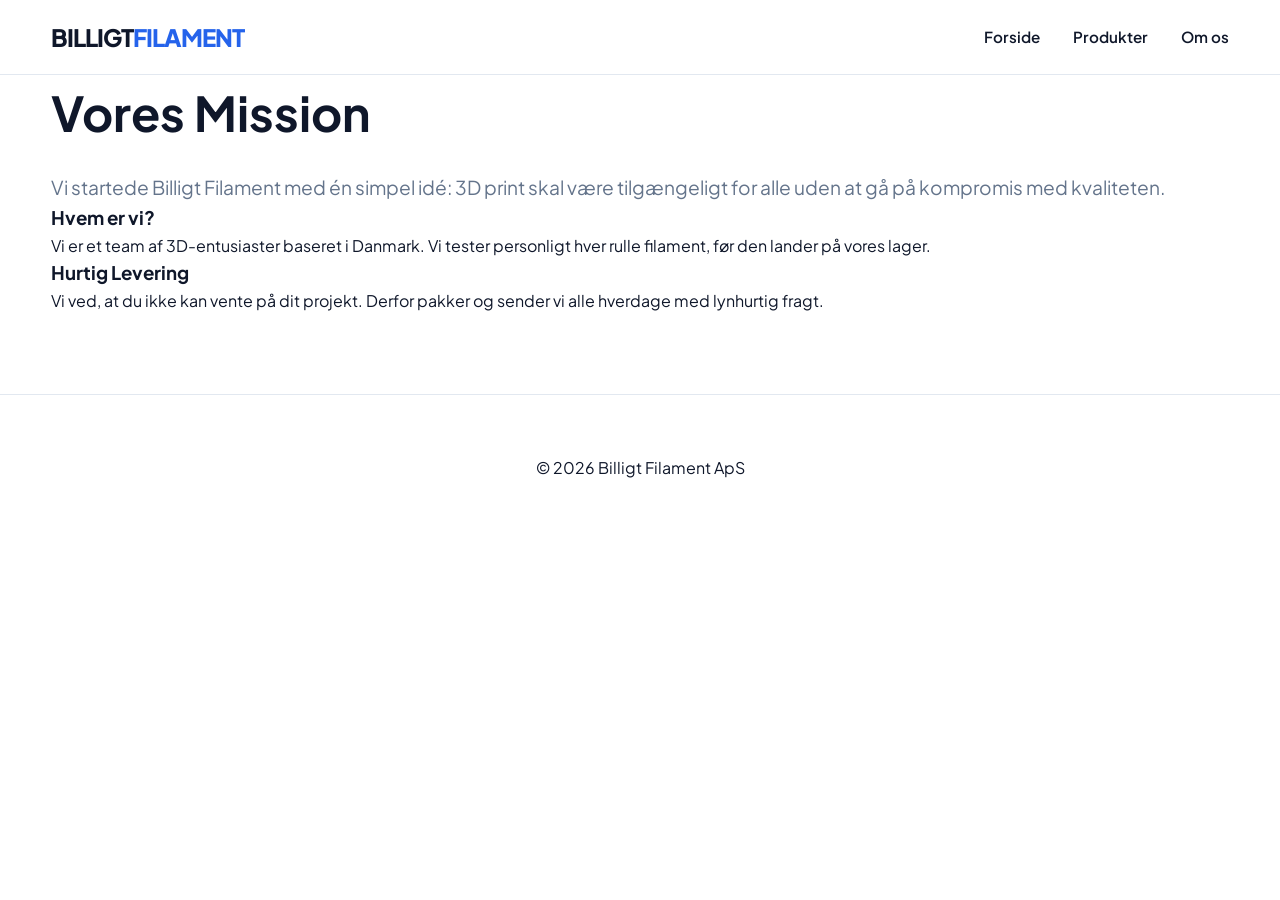
==== about.html @ 1f7eb987 "v.1" ====
<!DOCTYPE html>
<html lang="da">
<head>
    <meta charset="UTF-8">
    <title>Om os | Billigt Filament</title>
    <link rel="stylesheet" href="Assets/style.css">
</head>
<body>
    <header class="site-header">
        <div class="container header-grid">
            <a href="index.html" class="logo">BILLIGT<span>FILAMENT</span></a>
            <nav class="main-nav">
                <a href="index.html">Forside</a>
                <a href="products.html">Produkter</a>
                <a href="about.html">Om os</a>
            </nav>
        </div>
    </header>
    <main class="container">
        <div class="about-content">
            <h1 style="font-size: 3rem; margin-bottom: 20px;">Vores Mission</h1>
            <p style="font-size: 1.2rem; color: var(--slate);">Vi startede Billigt Filament med én simpel idé: 3D print skal være tilgængeligt for alle uden at gå på kompromis med kvaliteten.</p>
            
            <div class="about-grid">
                <div class="info-box">
                    <h3>Hvem er vi?</h3>
                    <p>Vi er et team af 3D-entusiaster baseret i Danmark. Vi tester personligt hver rulle filament, før den lander på vores lager.</p>
                </div>
                <div class="info-box">
                    <h3>Hurtig Levering</h3>
                    <p>Vi ved, at du ikke kan vente på dit projekt. Derfor pakker og sender vi alle hverdage med lynhurtig fragt.</p>
                </div>
            </div>
        </div>
    </main>
    <footer class="site-footer"><p>&copy; 2026 Billigt Filament ApS</p></footer>
</body>
</html>
---- Assets/style.css ----
/* BILLIGT FILAMENT - PREMIUM DESIGN SYSTEM 2026 
   Cores: Azul Profundo, Gelo e Branco Neve
*/

@import url('https://fonts.googleapis.com/css2?family=Plus+Jakarta+Sans:wght@400;500;600;700;800&display=swap');

:root {
    --primary: #2563eb;       /* Azul Royal */
    --primary-hover: #1d4ed8;
    --navy: #0f172a;          /* Azul Marinho (Texto principal) */
    --slate: #64748b;         /* Cinza (Texto secundário) */
    --ice: #f8fafc;           /* Fundo de cards e secções */
    --white: #ffffff;
    --border: #e2e8f0;
    --success: #10b981;
    --danger: #f43f5e;
    --font: 'Plus Jakarta Sans', sans-serif;
    --shadow: 0 10px 15px -3px rgba(0, 0, 0, 0.04), 0 4px 6px -2px rgba(0, 0, 0, 0.02);
    --transition: all 0.3s cubic-bezier(0.4, 0, 0.2, 1);
}

/* RESET & BASE */
* { 
    box-sizing: border-box; 
    margin: 0; 
    padding: 0; 
}

body { 
    background-color: var(--white); 
    color: var(--navy); 
    font-family: var(--font); 
    line-height: 1.6;
    -webkit-font-smoothing: antialiased;
}

.container { 
    width: min(1200px, 92%); 
    margin: 0 auto; 
}

/* HEADER & NAV */
.site-header {
    background: rgba(255, 255, 255, 0.9);
    backdrop-filter: blur(10px);
    border-bottom: 1px solid var(--border);
    padding: 18px 0;
    position: sticky;
    top: 0;
    z-index: 1000;
}

.header-grid {
    display: flex;
    justify-content: space-between;
    align-items: center;
}

.logo {
    font-size: 1.5rem;
    font-weight: 800;
    text-decoration: none;
    color: var(--navy);
    letter-spacing: -1px;
}

.logo span {
    color: var(--primary);
}

.main-nav a {
    margin-left: 30px;
    text-decoration: none;
    font-weight: 600;
    font-size: 0.95rem;
    color: var(--navy);
    transition: var(--transition);
}

.main-nav a:hover {
    color: var(--primary);
}

/* HERO SECTION */
.hero {
    padding: 100px 0;
    text-align: center;
    background: radial-gradient(circle at top, #eff6ff 0%, #ffffff 100%);
    border-bottom: 1px solid var(--border);
}

.hero h1 {
    font-size: clamp(2.5rem, 6vw, 4rem);
    font-weight: 800;
    letter-spacing: -2px;
    line-height: 1.1;
    margin-bottom: 24px;
}

.hero p {
    color: var(--slate);
    font-size: 1.2rem;
    max-width: 650px;
    margin: 0 auto 40px;
}

/* FILTROS (Página de Produtos) */
.filters-container {
    background: var(--ice);
    padding: 30px;
    border-radius: 24px;
    border: 1px solid var(--border);
    margin-bottom: 50px;
    display: grid;
    grid-template-columns: repeat(auto-fit, minmax(200px, 1fr));
    gap: 20px;
    align-items: flex-end;
}

.filter-group {
    display: flex;
    flex-direction: column;
    gap: 8px;
}

.filter-group label {
    font-size: 0.75rem;
    font-weight: 800;
    text-transform: uppercase;
    color: var(--slate);
    letter-spacing: 0.5px;
}

.filter-group select, 
.filter-group input[type="text"] {
    padding: 12px 16px;
    border-radius: 12px;
    border: 1px solid var(--border);
    background: var(--white);
    font-family: inherit;
    font-size: 0.95rem;
    outline: none;
    transition: var(--transition);
}

.filter-group input:focus, 
.filter-group select:focus {
    border-color: var(--primary);
    box-shadow: 0 0 0 3px rgba(37, 99, 235, 0.1);
}

/* PRODUCT GRID & CARDS */
.product-grid {
    display: grid;
    grid-template-columns: repeat(auto-fill, minmax(260px, 1fr));
    gap: 32px;
    padding: 20px 0;
}

.product-card {
    background: var(--white);
    border-radius: 20px;
    padding: 12px;
    transition: var(--transition);
    display: flex;
    flex-direction: column;
    border: 1px solid transparent;
}

.product-card:hover {
    transform: translateY(-8px);
    border-color: var(--border);
    box-shadow: var(--shadow);
}

.img-wrapper {
    background: var(--ice);
    border-radius: 16px;
    aspect-ratio: 1 / 1;
    display: flex;
    align-items: center;
    justify-content: center;
    overflow: hidden;
    margin-bottom: 16px;
}

.product-card img {
    width: 80%;
    height: 80%;
    object-fit: contain;
    transition: var(--transition);
}

.product-card:hover img {
    transform: scale(1.08);
}

.product-info {
    padding: 4px;
    flex-grow: 1;
    display: flex;
    flex-direction: column;
}

.stock-tag {
    font-size: 0.7rem;
    font-weight: 800;
    margin-bottom: 8px;
}

.stock-tag.in { color: var(--success); }
.stock-tag.out { color: var(--danger); }

.product-card h3 {
    font-size: 1rem;
    font-weight: 700;
    margin-bottom: 12px;
    color: var(--navy);
    height: 3rem;
    overflow: hidden;
    display: -webkit-box;
    -webkit-line-clamp: 2;
    -webkit-box-orient: vertical;
}

.price {
    font-size: 1.4rem;
    font-weight: 800;
    color: var(--navy);
    margin-top: auto;
}

.btn-buy {
    display: block;
    background: var(--navy);
    color: var(--white);
    text-align: center;
    padding: 14px;
    border-radius: 12px;
    text-decoration: none;
    font-weight: 700;
    margin-top: 16px;
    transition: var(--transition);
    font-size: 0.9rem;
}

.btn-buy:hover {
    background: var(--primary);
    box-shadow: 0 4px 12px rgba(37, 99, 235, 0.2);
}

/* ABOUT PAGE & OTHERS */
.content-section {
    max-width: 800px;
    margin: 80px auto;
    text-align: center;
}

.info-grid {
    display: grid;
    grid-template-columns: repeat(auto-fit, minmax(250px, 1fr));
    gap: 30px;
    margin-top: 50px;
}

.info-card {
    padding: 30px;
    background: var(--ice);
    border-radius: 20px;
    text-align: left;
}

.info-card h3 {
    margin-bottom: 15px;
    color: var(--primary);
}

/* FOOTER */
.site-footer {
    background: var(--white);
    border-top: 1px solid var(--border);
    padding: 60px 0;
    text-align: center;
    margin-top: 80px;
}

.footer-copy {
    color: var(--slate);
    font-size: 0.9rem;
}

/* RESPONSIVIDADE */
@media (max-width: 768px) {
    .header-grid {
        flex-direction: column;
        gap: 15px;
    }
    
    .main-nav a {
        margin: 0 10px;
    }
    
    .hero {
        padding: 60px 0;
    }
    
    .filters-container {
        padding: 20px;
        grid-template-columns: 1fr;
    }
}
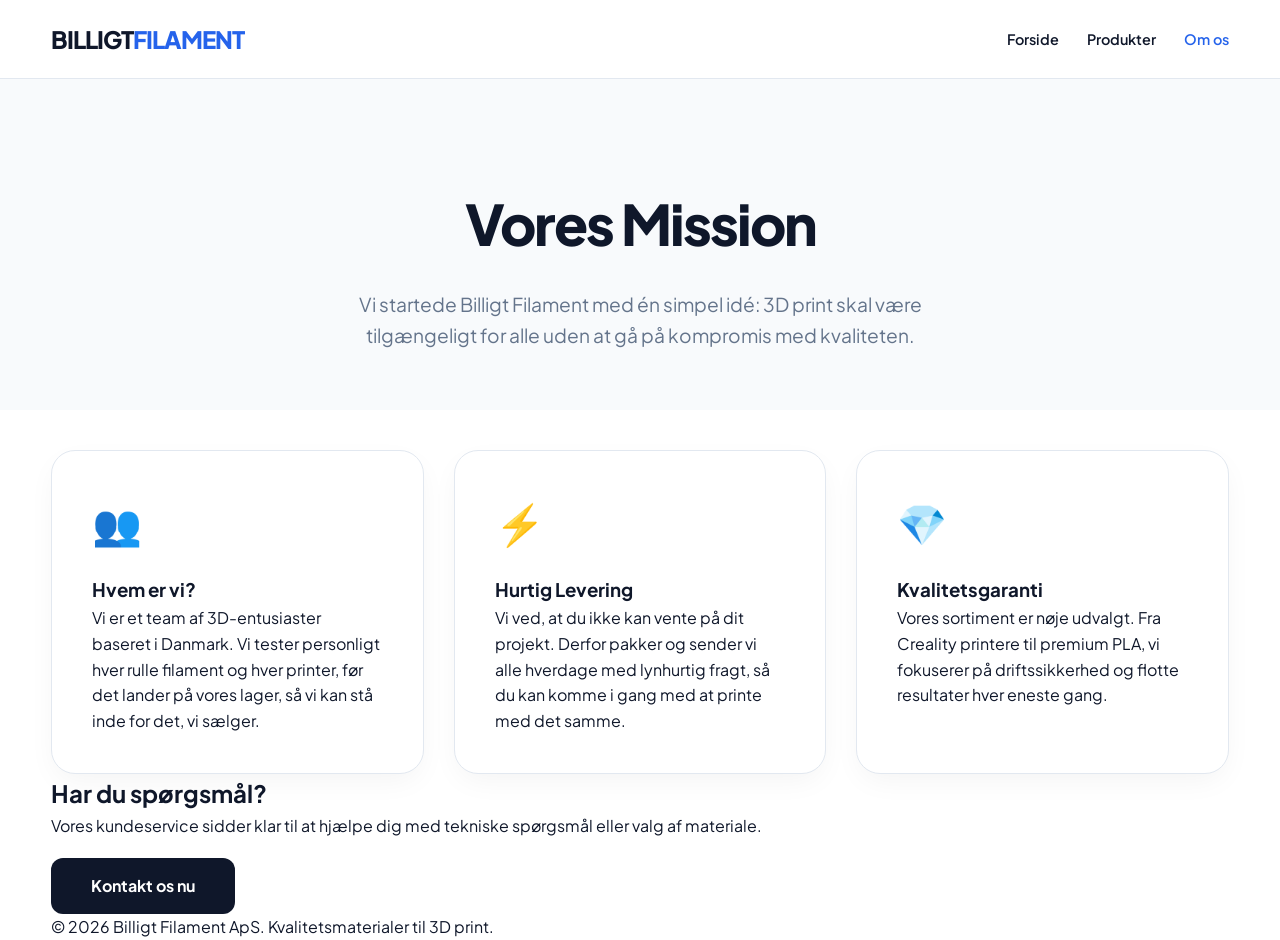
==== commit bf8d8ef7: "v. 2" ====
--- a/about.html
+++ b/about.html
@@ -2,37 +2,77 @@
 <html lang="da">
 <head>
     <meta charset="UTF-8">
+    <meta name="viewport" content="width=device-width, initial-scale=1.0">
     <title>Om os | Billigt Filament</title>
     <link rel="stylesheet" href="Assets/style.css">
 </head>
 <body>
+
     <header class="site-header">
         <div class="container header-grid">
             <a href="index.html" class="logo">BILLIGT<span>FILAMENT</span></a>
             <nav class="main-nav">
                 <a href="index.html">Forside</a>
                 <a href="products.html">Produkter</a>
-                <a href="about.html">Om os</a>
+                <a href="about.html" class="active">Om os</a>
             </nav>
         </div>
     </header>
-    <main class="container">
-        <div class="about-content">
-            <h1 style="font-size: 3rem; margin-bottom: 20px;">Vores Mission</h1>
-            <p style="font-size: 1.2rem; color: var(--slate);">Vi startede Billigt Filament med én simpel idé: 3D print skal være tilgængeligt for alle uden at gå på kompromis med kvaliteten.</p>
-            
+
+    <main class="about-page">
+        <section class="about-hero">
+            <div class="container">
+                <h1>Vores Mission</h1>
+                <p class="subtitle">
+                    Vi startede Billigt Filament med én simpel idé: 3D print skal være tilgængeligt for alle uden at gå på kompromis med kvaliteten.
+                </p>
+            </div>
+        </section>
+
+        <section class="container">
             <div class="about-grid">
-                <div class="info-box">
+                
+                <article class="about-card">
+                    <div class="about-icon">👥</div>
                     <h3>Hvem er vi?</h3>
-                    <p>Vi er et team af 3D-entusiaster baseret i Danmark. Vi tester personligt hver rulle filament, før den lander på vores lager.</p>
-                </div>
-                <div class="info-box">
+                    <p>
+                        Vi er et team af 3D-entusiaster baseret i Danmark. Vi tester personligt hver rulle filament og hver printer, før det lander på vores lager, så vi kan stå inde for det, vi sælger.
+                    </p>
+                </article>
+
+                <article class="about-card">
+                    <div class="about-icon">⚡</div>
                     <h3>Hurtig Levering</h3>
-                    <p>Vi ved, at du ikke kan vente på dit projekt. Derfor pakker og sender vi alle hverdage med lynhurtig fragt.</p>
-                </div>
+                    <p>
+                        Vi ved, at du ikke kan vente på dit projekt. Derfor pakker og sender vi alle hverdage med lynhurtig fragt, så du kan komme i gang med at printe med det samme.
+                    </p>
+                </article>
+
+                <article class="about-card">
+                    <div class="about-icon">💎</div>
+                    <h3>Kvalitetsgaranti</h3>
+                    <p>
+                        Vores sortiment er nøje udvalgt. Fra Creality printere til premium PLA, vi fokuserer på driftssikkerhed og flotte resultater hver eneste gang.
+                    </p>
+                </article>
+
             </div>
+        </section>
+
+        <section class="about-cta container">
+            <div class="cta-box">
+                <h2>Har du spørgsmål?</h2>
+                <p>Vores kundeservice sidder klar til at hjælpe dig med tekniske spørgsmål eller valg af materiale.</p>
+                <a href="mailto:kontakt@billigtfilament.dk" class="btn-buy" style="display:inline-block; width:auto; padding:15px 40px;">Kontakt os nu</a>
+            </div>
+        </section>
+    </main>
+
+    <footer class="site-footer">
+        <div class="container">
+            <p>&copy; 2026 Billigt Filament ApS. Kvalitetsmaterialer til 3D print.</p>
         </div>
-    </main>
-    <footer class="site-footer"><p>&copy; 2026 Billigt Filament ApS</p></footer>
+    </footer>
+
 </body>
 </html>
--- a/Assets/style.css
+++ b/Assets/style.css
@@ -1,311 +1,119 @@
-/* BILLIGT FILAMENT - PREMIUM DESIGN SYSTEM 2026 
-   Cores: Azul Profundo, Gelo e Branco Neve
+/* BILLIGT FILAMENT - DEFINITIVE EDITION 2026 
+   Sistema de Design: Moderno, Limpo e Responsivo
 */
 
 @import url('https://fonts.googleapis.com/css2?family=Plus+Jakarta+Sans:wght@400;500;600;700;800&display=swap');
 
 :root {
-    --primary: #2563eb;       /* Azul Royal */
-    --primary-hover: #1d4ed8;
-    --navy: #0f172a;          /* Azul Marinho (Texto principal) */
-    --slate: #64748b;         /* Cinza (Texto secundário) */
-    --ice: #f8fafc;           /* Fundo de cards e secções */
+    --primary: #2563eb;
+    --navy: #0f172a;
+    --slate: #64748b;
+    --ice: #f8fafc;
     --white: #ffffff;
     --border: #e2e8f0;
     --success: #10b981;
-    --danger: #f43f5e;
     --font: 'Plus Jakarta Sans', sans-serif;
-    --shadow: 0 10px 15px -3px rgba(0, 0, 0, 0.04), 0 4px 6px -2px rgba(0, 0, 0, 0.02);
-    --transition: all 0.3s cubic-bezier(0.4, 0, 0.2, 1);
+    --shadow: 0 10px 30px -5px rgba(0, 0, 0, 0.05);
 }
 
-/* RESET & BASE */
-* { 
-    box-sizing: border-box; 
-    margin: 0; 
-    padding: 0; 
-}
+/* 1. GLOBAL & HEADER */
+* { box-sizing: border-box; margin: 0; padding: 0; }
+body { font-family: var(--font); color: var(--navy); background: white; line-height: 1.6; }
+.container { width: min(1200px, 92%); margin: 0 auto; }
 
-body { 
-    background-color: var(--white); 
-    color: var(--navy); 
-    font-family: var(--font); 
-    line-height: 1.6;
-    -webkit-font-smoothing: antialiased;
-}
-
-.container { 
-    width: min(1200px, 92%); 
-    margin: 0 auto; 
-}
-
-/* HEADER & NAV */
 .site-header {
-    background: rgba(255, 255, 255, 0.9);
+    background: rgba(255, 255, 255, 0.8);
     backdrop-filter: blur(10px);
-    border-bottom: 1px solid var(--border);
-    padding: 18px 0;
+    padding: 20px 0;
     position: sticky;
     top: 0;
     z-index: 1000;
-}
-
-.header-grid {
-    display: flex;
-    justify-content: space-between;
-    align-items: center;
-}
-
-.logo {
-    font-size: 1.5rem;
-    font-weight: 800;
-    text-decoration: none;
-    color: var(--navy);
-    letter-spacing: -1px;
-}
-
-.logo span {
-    color: var(--primary);
-}
-
-.main-nav a {
-    margin-left: 30px;
-    text-decoration: none;
-    font-weight: 600;
-    font-size: 0.95rem;
-    color: var(--navy);
-    transition: var(--transition);
-}
-
-.main-nav a:hover {
-    color: var(--primary);
-}
-
-/* HERO SECTION */
-.hero {
-    padding: 100px 0;
-    text-align: center;
-    background: radial-gradient(circle at top, #eff6ff 0%, #ffffff 100%);
     border-bottom: 1px solid var(--border);
 }
+.header-grid { display: flex; justify-content: space-between; align-items: center; }
+.logo { font-size: 1.5rem; font-weight: 800; text-decoration: none; color: var(--navy); letter-spacing: -1px; }
+.logo span { color: var(--primary); }
+.main-nav a { margin-left: 25px; font-weight: 600; text-decoration: none; color: var(--navy); font-size: 0.9rem; }
+.main-nav a.active { color: var(--primary); }
 
-.hero h1 {
-    font-size: clamp(2.5rem, 6vw, 4rem);
-    font-weight: 800;
-    letter-spacing: -2px;
-    line-height: 1.1;
-    margin-bottom: 24px;
+/* 2. HERO SECTION (HOME) */
+.home-hero-new {
+    background: radial-gradient(circle at 70% 30%, #ffffff 0%, #f1f5f9 100%);
+    padding: 80px 0;
 }
+.hero-grid-new { display: grid; grid-template-columns: 1.1fr 1fr; gap: 50px; align-items: center; }
+.hero-text-new h1 { font-size: clamp(2.5rem, 5vw, 4.2rem); font-weight: 800; line-height: 1; letter-spacing: -3px; margin-bottom: 25px; }
+.hero-text-new p { font-size: 1.2rem; color: var(--slate); margin-bottom: 40px; max-width: 500px; }
 
-.hero p {
-    color: var(--slate);
-    font-size: 1.2rem;
-    max-width: 650px;
-    margin: 0 auto 40px;
-}
+.hero-products-new { display: flex; gap: 20px; justify-content: flex-end; }
+.hero-card-1 { transform: rotate(-6deg) translateY(20px); }
+.hero-card-2 { transform: rotate(4deg) translateY(-20px); }
 
-/* FILTROS (Página de Produtos) */
-.filters-container {
+/* 3. FILTROS (PRODUTOS) - RESOLVE O "AMONTOADO" */
+.filters-wrapper {
     background: var(--ice);
-    padding: 30px;
+    padding: 35px;
     border-radius: 24px;
     border: 1px solid var(--border);
-    margin-bottom: 50px;
-    display: grid;
-    grid-template-columns: repeat(auto-fit, minmax(200px, 1fr));
-    gap: 20px;
-    align-items: flex-end;
+    margin: 40px 0;
 }
+.filter-row { display: flex; gap: 25px; margin-bottom: 30px; flex-wrap: wrap; }
+.filter-group { flex: 1; min-width: 250px; display: flex; flex-direction: column; gap: 8px; }
+.filter-label { font-size: 0.7rem; font-weight: 800; text-transform: uppercase; color: var(--slate); letter-spacing: 1px; }
 
-.filter-group {
-    display: flex;
-    flex-direction: column;
-    gap: 8px;
+.search-input, .sort-select {
+    width: 100%; padding: 15px; border-radius: 12px; border: 1px solid var(--border);
+    background: white; font-family: inherit; font-size: 0.95rem; outline: none; transition: 0.3s;
 }
+.search-input:focus { border-color: var(--primary); box-shadow: 0 0 0 4px rgba(37, 99, 235, 0.1); }
 
-.filter-group label {
-    font-size: 0.75rem;
-    font-weight: 800;
-    text-transform: uppercase;
-    color: var(--slate);
-    letter-spacing: 0.5px;
+.material-selection { border-top: 1px solid var(--border); padding-top: 25px; }
+.material-boxes { display: flex; flex-wrap: wrap; gap: 10px; margin-top: 15px; }
+.material-btn {
+    background: white; border: 1px solid var(--border); padding: 12px 20px;
+    border-radius: 10px; font-weight: 700; cursor: pointer; transition: 0.3s;
 }
+.material-btn.active { background: var(--primary); border-color: var(--primary); color: white; }
 
-.filter-group select, 
-.filter-group input[type="text"] {
-    padding: 12px 16px;
-    border-radius: 12px;
-    border: 1px solid var(--border);
-    background: var(--white);
-    font-family: inherit;
-    font-size: 0.95rem;
-    outline: none;
-    transition: var(--transition);
+/* 4. CARDS DE PRODUTOS - DESIGN PREMIUM */
+.product-grid { display: grid; grid-template-columns: repeat(auto-fill, minmax(280px, 1fr)); gap: 30px; padding-bottom: 80px; }
+.product-card {
+    background: white; border-radius: 24px; padding: 20px; border: 1px solid var(--border);
+    display: flex; flex-direction: column; transition: 0.4s ease; height: 100%;
 }
-
-.filter-group input:focus, 
-.filter-group select:focus {
-    border-color: var(--primary);
-    box-shadow: 0 0 0 3px rgba(37, 99, 235, 0.1);
-}
-
-/* PRODUCT GRID & CARDS */
-.product-grid {
-    display: grid;
-    grid-template-columns: repeat(auto-fill, minmax(260px, 1fr));
-    gap: 32px;
-    padding: 20px 0;
-}
-
-.product-card {
-    background: var(--white);
-    border-radius: 20px;
-    padding: 12px;
-    transition: var(--transition);
-    display: flex;
-    flex-direction: column;
-    border: 1px solid transparent;
-}
-
-.product-card:hover {
-    transform: translateY(-8px);
-    border-color: var(--border);
-    box-shadow: var(--shadow);
-}
+.product-card:hover { transform: translateY(-10px); box-shadow: var(--shadow); }
 
 .img-wrapper {
-    background: var(--ice);
-    border-radius: 16px;
-    aspect-ratio: 1 / 1;
-    display: flex;
-    align-items: center;
-    justify-content: center;
-    overflow: hidden;
-    margin-bottom: 16px;
+    background: var(--ice); border-radius: 18px; aspect-ratio: 1;
+    display: flex; align-items: center; justify-content: center; margin-bottom: 20px; overflow: hidden;
 }
+.img-wrapper img { width: 85%; height: 85%; object-fit: contain; transition: 0.4s; }
+.product-card:hover img { transform: scale(1.08); }
 
-.product-card img {
-    width: 80%;
-    height: 80%;
-    object-fit: contain;
-    transition: var(--transition);
+.stock-tag { color: var(--success); font-size: 0.75rem; font-weight: 800; margin-bottom: 10px; display: block; }
+.product-info h3 { font-size: 1rem; font-weight: 700; margin-bottom: 12px; min-height: 3rem; color: var(--navy); }
+.price { font-size: 1.5rem; font-weight: 800; color: var(--navy); margin-top: auto; }
+
+/* BOTÃO DE COMPRA (ADEUS LINKS AZUIS) */
+.btn-buy {
+    background: var(--navy); color: white; text-align: center; padding: 15px;
+    border-radius: 12px; font-weight: 700; margin-top: 20px; display: block; text-decoration: none; transition: 0.3s;
 }
+.btn-buy:hover { background: var(--primary); }
 
-.product-card:hover img {
-    transform: scale(1.08);
-}
+/* 5. PÁGINA OM OS (MISSÃO) */
+.about-hero { padding: 100px 0 60px; text-align: center; background: var(--ice); }
+.about-hero h1 { font-size: 3.5rem; font-weight: 800; margin-bottom: 20px; letter-spacing: -2px; }
+.about-hero .subtitle { font-size: 1.2rem; color: var(--slate); max-width: 650px; margin: 0 auto; }
 
-.product-info {
-    padding: 4px;
-    flex-grow: 1;
-    display: flex;
-    flex-direction: column;
-}
+.about-grid { display: grid; grid-template-columns: repeat(auto-fit, minmax(300px, 1fr)); gap: 30px; margin-top: 40px; }
+.about-card { background: white; padding: 40px; border-radius: 24px; border: 1px solid var(--border); box-shadow: var(--shadow); }
+.about-icon { font-size: 2.5rem; margin-bottom: 20px; display: block; }
 
-.stock-tag {
-    font-size: 0.7rem;
-    font-weight: 800;
-    margin-bottom: 8px;
-}
-
-.stock-tag.in { color: var(--success); }
-.stock-tag.out { color: var(--danger); }
-
-.product-card h3 {
-    font-size: 1rem;
-    font-weight: 700;
-    margin-bottom: 12px;
-    color: var(--navy);
-    height: 3rem;
-    overflow: hidden;
-    display: -webkit-box;
-    -webkit-line-clamp: 2;
-    -webkit-box-orient: vertical;
-}
-
-.price {
-    font-size: 1.4rem;
-    font-weight: 800;
-    color: var(--navy);
-    margin-top: auto;
-}
-
-.btn-buy {
-    display: block;
-    background: var(--navy);
-    color: var(--white);
-    text-align: center;
-    padding: 14px;
-    border-radius: 12px;
-    text-decoration: none;
-    font-weight: 700;
-    margin-top: 16px;
-    transition: var(--transition);
-    font-size: 0.9rem;
-}
-
-.btn-buy:hover {
-    background: var(--primary);
-    box-shadow: 0 4px 12px rgba(37, 99, 235, 0.2);
-}
-
-/* ABOUT PAGE & OTHERS */
-.content-section {
-    max-width: 800px;
-    margin: 80px auto;
-    text-align: center;
-}
-
-.info-grid {
-    display: grid;
-    grid-template-columns: repeat(auto-fit, minmax(250px, 1fr));
-    gap: 30px;
-    margin-top: 50px;
-}
-
-.info-card {
-    padding: 30px;
-    background: var(--ice);
-    border-radius: 20px;
-    text-align: left;
-}
-
-.info-card h3 {
-    margin-bottom: 15px;
-    color: var(--primary);
-}
-
-/* FOOTER */
-.site-footer {
-    background: var(--white);
-    border-top: 1px solid var(--border);
-    padding: 60px 0;
-    text-align: center;
-    margin-top: 80px;
-}
-
-.footer-copy {
-    color: var(--slate);
-    font-size: 0.9rem;
-}
-
-/* RESPONSIVIDADE */
-@media (max-width: 768px) {
-    .header-grid {
-        flex-direction: column;
-        gap: 15px;
-    }
-    
-    .main-nav a {
-        margin: 0 10px;
-    }
-    
-    .hero {
-        padding: 60px 0;
-    }
-    
-    .filters-container {
-        padding: 20px;
-        grid-template-columns: 1fr;
-    }
+/* 6. RESPONSIVIDADE */
+@media (max-width: 900px) {
+    .hero-grid-new { grid-template-columns: 1fr; text-align: center; }
+    .hero-text-new p { margin: 0 auto 30px; }
+    .hero-products-new { justify-content: center; margin-top: 40px; }
+    .hero-card-1, .hero-card-2 { transform: none; }
 }
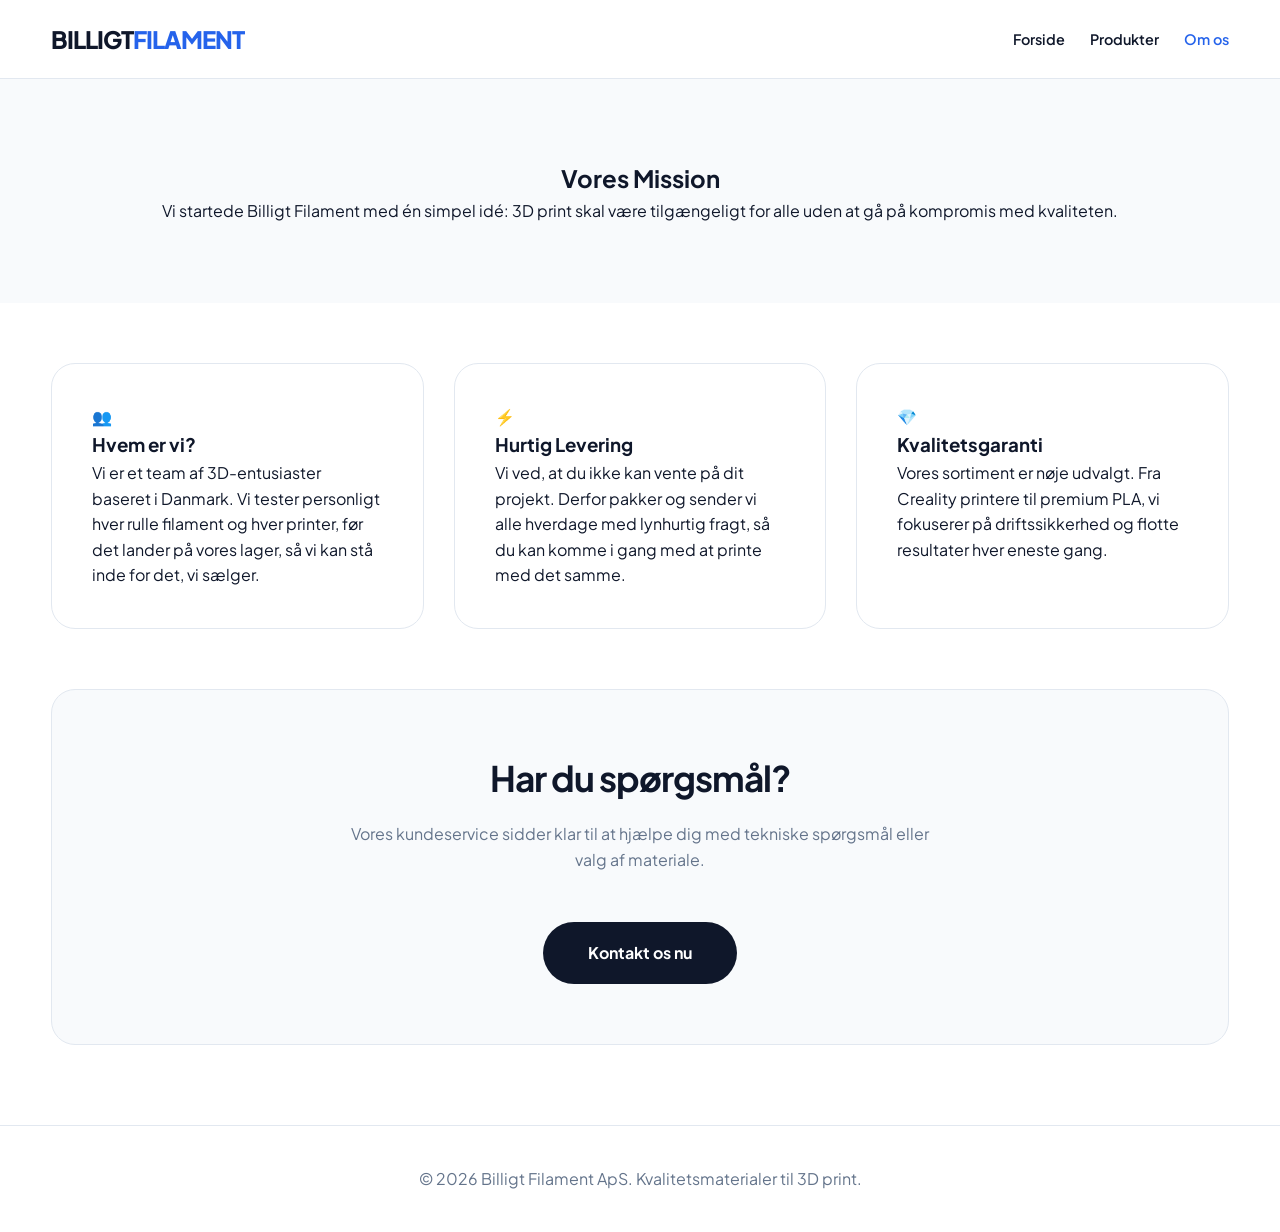
==== commit c7de334f: "v.3" ====
--- a/about.html
+++ b/about.html
@@ -11,7 +11,14 @@
     <header class="site-header">
         <div class="container header-grid">
             <a href="index.html" class="logo">BILLIGT<span>FILAMENT</span></a>
-            <nav class="main-nav">
+            
+            <button class="hamburger" id="hamburger" aria-label="Menu">
+                <span></span>
+                <span></span>
+                <span></span>
+            </button>
+
+            <nav class="main-nav" id="main-nav">
                 <a href="index.html">Forside</a>
                 <a href="products.html">Produkter</a>
                 <a href="about.html" class="active">Om os</a>
@@ -29,7 +36,7 @@
             </div>
         </section>
 
-        <section class="container">
+        <section class="container" style="padding: 60px 0;">
             <div class="about-grid">
                 
                 <article class="about-card">
@@ -59,11 +66,15 @@
             </div>
         </section>
 
-        <section class="about-cta container">
-            <div class="cta-box">
-                <h2>Har du spørgsmål?</h2>
-                <p>Vores kundeservice sidder klar til at hjælpe dig med tekniske spørgsmål eller valg af materiale.</p>
-                <a href="mailto:kontakt@billigtfilament.dk" class="btn-buy" style="display:inline-block; width:auto; padding:15px 40px;">Kontakt os nu</a>
+        <section class="container" style="padding-bottom: 80px;">
+            <div class="cta-box" style="background: var(--ice); padding: 60px; border-radius: 24px; text-align: center; border: 1px solid var(--border);">
+                <h2 style="font-size: 2.2rem; margin-bottom: 15px; letter-spacing: -1px;">Har du spørgsmål?</h2>
+                <p style="color: var(--slate); margin-bottom: 30px; max-width: 600px; margin-left: auto; margin-right: auto;">
+                    Vores kundeservice sidder klar til at hjælpe dig med tekniske spørgsmål eller valg af materiale.
+                </p>
+                <a href="mailto:kontakt@billigtfilament.dk" class="btn-buy" style="display:inline-block; width:auto; padding:18px 45px; border-radius: 50px;">
+                    Kontakt os nu
+                </a>
             </div>
         </section>
     </main>
@@ -74,5 +85,6 @@
         </div>
     </footer>
 
+    <script src="Assets/script.js"></script>
 </body>
 </html>
--- a/Assets/style.css
+++ b/Assets/style.css
@@ -16,13 +16,30 @@
     --shadow: 0 10px 30px -5px rgba(0, 0, 0, 0.05);
 }
 
-/* 1. GLOBAL & HEADER */
-* { box-sizing: border-box; margin: 0; padding: 0; }
-body { font-family: var(--font); color: var(--navy); background: white; line-height: 1.6; }
-.container { width: min(1200px, 92%); margin: 0 auto; }
-
+/* 1. GLOBAL & RESET */
+* { 
+    box-sizing: border-box; 
+    margin: 0; 
+    padding: 0; 
+}
+
+html, body {
+    max-width: 100%;
+    overflow-x: hidden; /* CORREÇÃO: Impede o deslize lateral indesejado */
+    font-family: var(--font);
+    color: var(--navy);
+    background: white;
+    line-height: 1.6;
+}
+
+.container { 
+    width: min(1200px, 92%); 
+    margin: 0 auto; 
+}
+
+/* 2. HEADER & NAVIGATION */
 .site-header {
-    background: rgba(255, 255, 255, 0.8);
+    background: rgba(255, 255, 255, 0.9);
     backdrop-filter: blur(10px);
     padding: 20px 0;
     position: sticky;
@@ -30,26 +47,98 @@
     z-index: 1000;
     border-bottom: 1px solid var(--border);
 }
-.header-grid { display: flex; justify-content: space-between; align-items: center; }
-.logo { font-size: 1.5rem; font-weight: 800; text-decoration: none; color: var(--navy); letter-spacing: -1px; }
+
+.header-grid { 
+    display: flex; 
+    justify-content: space-between; 
+    align-items: center; 
+}
+
+.logo { 
+    font-size: 1.5rem; 
+    font-weight: 800; 
+    text-decoration: none; 
+    color: var(--navy); 
+    letter-spacing: -1px; 
+    z-index: 1100;
+}
 .logo span { color: var(--primary); }
-.main-nav a { margin-left: 25px; font-weight: 600; text-decoration: none; color: var(--navy); font-size: 0.9rem; }
+
+.main-nav { 
+    display: flex; 
+    align-items: center; 
+}
+
+.main-nav a { 
+    margin-left: 25px; 
+    font-weight: 600; 
+    text-decoration: none; 
+    color: var(--navy); 
+    font-size: 0.9rem; 
+    transition: 0.3s;
+}
 .main-nav a.active { color: var(--primary); }
-
-/* 2. HERO SECTION (HOME) */
+.main-nav a:hover { color: var(--primary); }
+
+/* BOTÃO HAMBÚRGUER */
+.hamburger {
+    display: none;
+    flex-direction: column;
+    justify-content: space-between;
+    width: 28px;
+    height: 20px;
+    background: transparent;
+    border: none;
+    cursor: pointer;
+    z-index: 1100;
+}
+
+.hamburger span {
+    width: 100%;
+    height: 3px;
+    background: var(--navy);
+    border-radius: 10px;
+    transition: all 0.3s ease;
+}
+
+/* 3. HERO SECTION (HOME) */
 .home-hero-new {
     background: radial-gradient(circle at 70% 30%, #ffffff 0%, #f1f5f9 100%);
     padding: 80px 0;
 }
-.hero-grid-new { display: grid; grid-template-columns: 1.1fr 1fr; gap: 50px; align-items: center; }
-.hero-text-new h1 { font-size: clamp(2.5rem, 5vw, 4.2rem); font-weight: 800; line-height: 1; letter-spacing: -3px; margin-bottom: 25px; }
-.hero-text-new p { font-size: 1.2rem; color: var(--slate); margin-bottom: 40px; max-width: 500px; }
-
-.hero-products-new { display: flex; gap: 20px; justify-content: flex-end; }
+
+.hero-grid-new { 
+    display: grid; 
+    grid-template-columns: 1.1fr 1fr; 
+    gap: 50px; 
+    align-items: center; 
+}
+
+.hero-text-new h1 { 
+    font-size: clamp(2.5rem, 5vw, 4.2rem); 
+    font-weight: 800; 
+    line-height: 1; 
+    letter-spacing: -3px; 
+    margin-bottom: 25px; 
+}
+
+.hero-text-new p { 
+    font-size: 1.2rem; 
+    color: var(--slate); 
+    margin-bottom: 40px; 
+    max-width: 500px; 
+}
+
+.hero-products-new { 
+    display: flex; 
+    gap: 20px; 
+    justify-content: flex-end; 
+}
+
 .hero-card-1 { transform: rotate(-6deg) translateY(20px); }
 .hero-card-2 { transform: rotate(4deg) translateY(-20px); }
 
-/* 3. FILTROS (PRODUTOS) - RESOLVE O "AMONTOADO" */
+/* 4. FILTROS & PRODUTOS */
 .filters-wrapper {
     background: var(--ice);
     padding: 35px;
@@ -57,63 +146,167 @@
     border: 1px solid var(--border);
     margin: 40px 0;
 }
-.filter-row { display: flex; gap: 25px; margin-bottom: 30px; flex-wrap: wrap; }
-.filter-group { flex: 1; min-width: 250px; display: flex; flex-direction: column; gap: 8px; }
-.filter-label { font-size: 0.7rem; font-weight: 800; text-transform: uppercase; color: var(--slate); letter-spacing: 1px; }
+
+.filter-row { 
+    display: flex; 
+    gap: 25px; 
+    margin-bottom: 30px; 
+    flex-wrap: wrap; 
+}
+
+.filter-group { 
+    flex: 1; 
+    min-width: 250px; 
+    display: flex; 
+    flex-direction: column; 
+    gap: 8px; 
+}
+
+.filter-label { 
+    font-size: 0.7rem; 
+    font-weight: 800; 
+    text-transform: uppercase; 
+    color: var(--slate); 
+    letter-spacing: 1px; 
+}
 
 .search-input, .sort-select {
-    width: 100%; padding: 15px; border-radius: 12px; border: 1px solid var(--border);
-    background: white; font-family: inherit; font-size: 0.95rem; outline: none; transition: 0.3s;
-}
-.search-input:focus { border-color: var(--primary); box-shadow: 0 0 0 4px rgba(37, 99, 235, 0.1); }
-
-.material-selection { border-top: 1px solid var(--border); padding-top: 25px; }
-.material-boxes { display: flex; flex-wrap: wrap; gap: 10px; margin-top: 15px; }
+    width: 100%; 
+    padding: 15px; 
+    border-radius: 12px; 
+    border: 1px solid var(--border);
+    background: white; 
+    font-family: inherit; 
+    font-size: 0.95rem; 
+    outline: none; 
+}
+
 .material-btn {
-    background: white; border: 1px solid var(--border); padding: 12px 20px;
-    border-radius: 10px; font-weight: 700; cursor: pointer; transition: 0.3s;
-}
-.material-btn.active { background: var(--primary); border-color: var(--primary); color: white; }
-
-/* 4. CARDS DE PRODUTOS - DESIGN PREMIUM */
-.product-grid { display: grid; grid-template-columns: repeat(auto-fill, minmax(280px, 1fr)); gap: 30px; padding-bottom: 80px; }
+    background: white; 
+    border: 1px solid var(--border); 
+    padding: 12px 20px;
+    border-radius: 10px; 
+    font-weight: 700; 
+    cursor: pointer; 
+    transition: 0.3s;
+}
+.material-btn.active { 
+    background: var(--primary); 
+    border-color: var(--primary); 
+    color: white; 
+}
+
+/* CARDS DE PRODUTO */
+.product-grid { 
+    display: grid; 
+    grid-template-columns: repeat(auto-fill, minmax(280px, 1fr)); 
+    gap: 30px; 
+    padding-bottom: 80px; 
+}
+
 .product-card {
-    background: white; border-radius: 24px; padding: 20px; border: 1px solid var(--border);
-    display: flex; flex-direction: column; transition: 0.4s ease; height: 100%;
-}
-.product-card:hover { transform: translateY(-10px); box-shadow: var(--shadow); }
+    background: white; 
+    border-radius: 24px; 
+    padding: 20px; 
+    border: 1px solid var(--border);
+    display: flex; 
+    flex-direction: column; 
+    transition: 0.4s ease; 
+    height: 100%;
+}
+
+.product-card:hover { 
+    transform: translateY(-10px); 
+    box-shadow: var(--shadow); 
+}
 
 .img-wrapper {
-    background: var(--ice); border-radius: 18px; aspect-ratio: 1;
-    display: flex; align-items: center; justify-content: center; margin-bottom: 20px; overflow: hidden;
-}
-.img-wrapper img { width: 85%; height: 85%; object-fit: contain; transition: 0.4s; }
-.product-card:hover img { transform: scale(1.08); }
-
-.stock-tag { color: var(--success); font-size: 0.75rem; font-weight: 800; margin-bottom: 10px; display: block; }
-.product-info h3 { font-size: 1rem; font-weight: 700; margin-bottom: 12px; min-height: 3rem; color: var(--navy); }
-.price { font-size: 1.5rem; font-weight: 800; color: var(--navy); margin-top: auto; }
-
-/* BOTÃO DE COMPRA (ADEUS LINKS AZUIS) */
+    background: var(--ice); 
+    border-radius: 18px; 
+    aspect-ratio: 1;
+    display: flex; 
+    align-items: center; 
+    justify-content: center; 
+    margin-bottom: 20px; 
+    overflow: hidden;
+}
+
+.img-wrapper img { 
+    width: 85%; 
+    height: 85%; 
+    object-fit: contain; 
+}
+
+.price { 
+    font-size: 1.5rem; 
+    font-weight: 800; 
+    margin-top: auto; 
+}
+
 .btn-buy {
-    background: var(--navy); color: white; text-align: center; padding: 15px;
-    border-radius: 12px; font-weight: 700; margin-top: 20px; display: block; text-decoration: none; transition: 0.3s;
-}
-.btn-buy:hover { background: var(--primary); }
-
-/* 5. PÁGINA OM OS (MISSÃO) */
-.about-hero { padding: 100px 0 60px; text-align: center; background: var(--ice); }
-.about-hero h1 { font-size: 3.5rem; font-weight: 800; margin-bottom: 20px; letter-spacing: -2px; }
-.about-hero .subtitle { font-size: 1.2rem; color: var(--slate); max-width: 650px; margin: 0 auto; }
-
-.about-grid { display: grid; grid-template-columns: repeat(auto-fit, minmax(300px, 1fr)); gap: 30px; margin-top: 40px; }
-.about-card { background: white; padding: 40px; border-radius: 24px; border: 1px solid var(--border); box-shadow: var(--shadow); }
-.about-icon { font-size: 2.5rem; margin-bottom: 20px; display: block; }
-
-/* 6. RESPONSIVIDADE */
+    background: var(--navy); 
+    color: white; 
+    text-align: center; 
+    padding: 15px;
+    border-radius: 12px; 
+    font-weight: 700; 
+    margin-top: 20px; 
+    display: block; 
+    text-decoration: none;
+}
+
+/* 5. SOBRE NÓS (ABOUT) */
+.about-hero { padding: 80px 0; text-align: center; background: var(--ice); }
+.about-grid { display: grid; grid-template-columns: repeat(auto-fit, minmax(300px, 1fr)); gap: 30px; }
+.about-card { background: white; padding: 40px; border-radius: 24px; border: 1px solid var(--border); }
+
+/* 6. RESPONSIVIDADE - CORREÇÃO DO ERRO DO MENU */
 @media (max-width: 900px) {
-    .hero-grid-new { grid-template-columns: 1fr; text-align: center; }
-    .hero-text-new p { margin: 0 auto 30px; }
-    .hero-products-new { justify-content: center; margin-top: 40px; }
-    .hero-card-1, .hero-card-2 { transform: none; }
-}+    .hamburger { display: flex; }
+
+    .main-nav {
+        position: fixed;
+        top: 0;
+        right: -100%; /* Escondido */
+        width: 100%;  /* Ocupa a largura total */
+        height: 100vh;
+        background: #ffffff !important; /* Fundo branco sólido */
+        
+        /* Centralização Vertical dos Links */
+        flex-direction: column !important;
+        align-items: center !important;
+        justify-content: center !important;
+        
+        gap: 40px;
+        transition: 0.4s cubic-bezier(0.77, 0.2, 0.05, 1.0);
+        z-index: 1050;
+        visibility: hidden; /* CORREÇÃO: Não deixa clicar no menu invisível */
+    }
+
+    .main-nav.active {
+        right: 0;
+        visibility: visible;
+    }
+
+    .main-nav a {
+        margin: 0 !important;
+        font-size: 2rem;
+        font-weight: 800;
+    }
+
+    /* Animação do Ícone X */
+    .hamburger.open span:nth-child(1) { transform: translateY(8.5px) rotate(45deg); }
+    .hamburger.open span:nth-child(2) { opacity: 0; }
+    .hamburger.open span:nth-child(3) { transform: translateY(-8.5px) rotate(-45deg); }
+
+    /* Ajustes Hero Mobile */
+    .hero-grid-new { 
+        grid-template-columns: 1fr; 
+        text-align: center; 
+    }
+    .hero-products-new { display: none; } /* Limpa o visual no celular */
+    
+    .hero-text-new h1 { font-size: 2.8rem; }
+}
+
+.site-footer { padding: 40px 0; border-top: 1px solid var(--border); text-align: center; color: var(--slate); }
